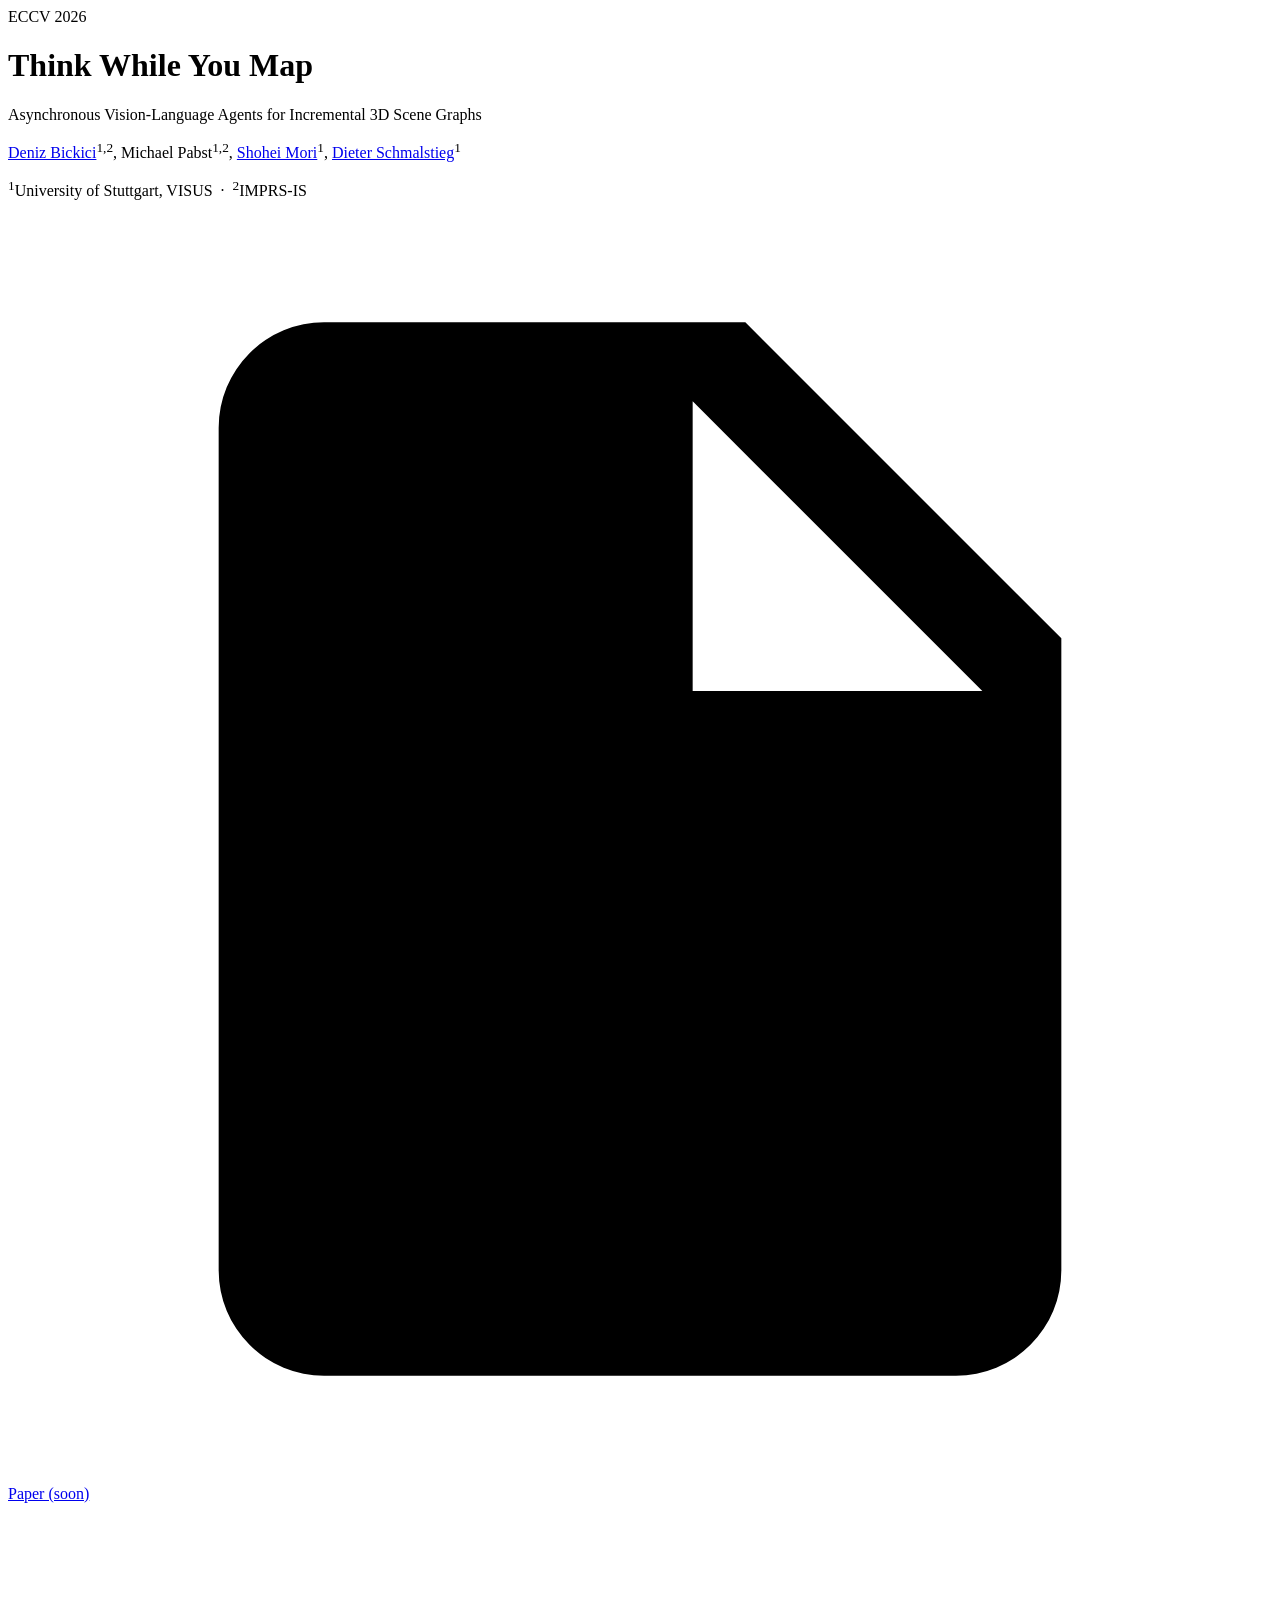
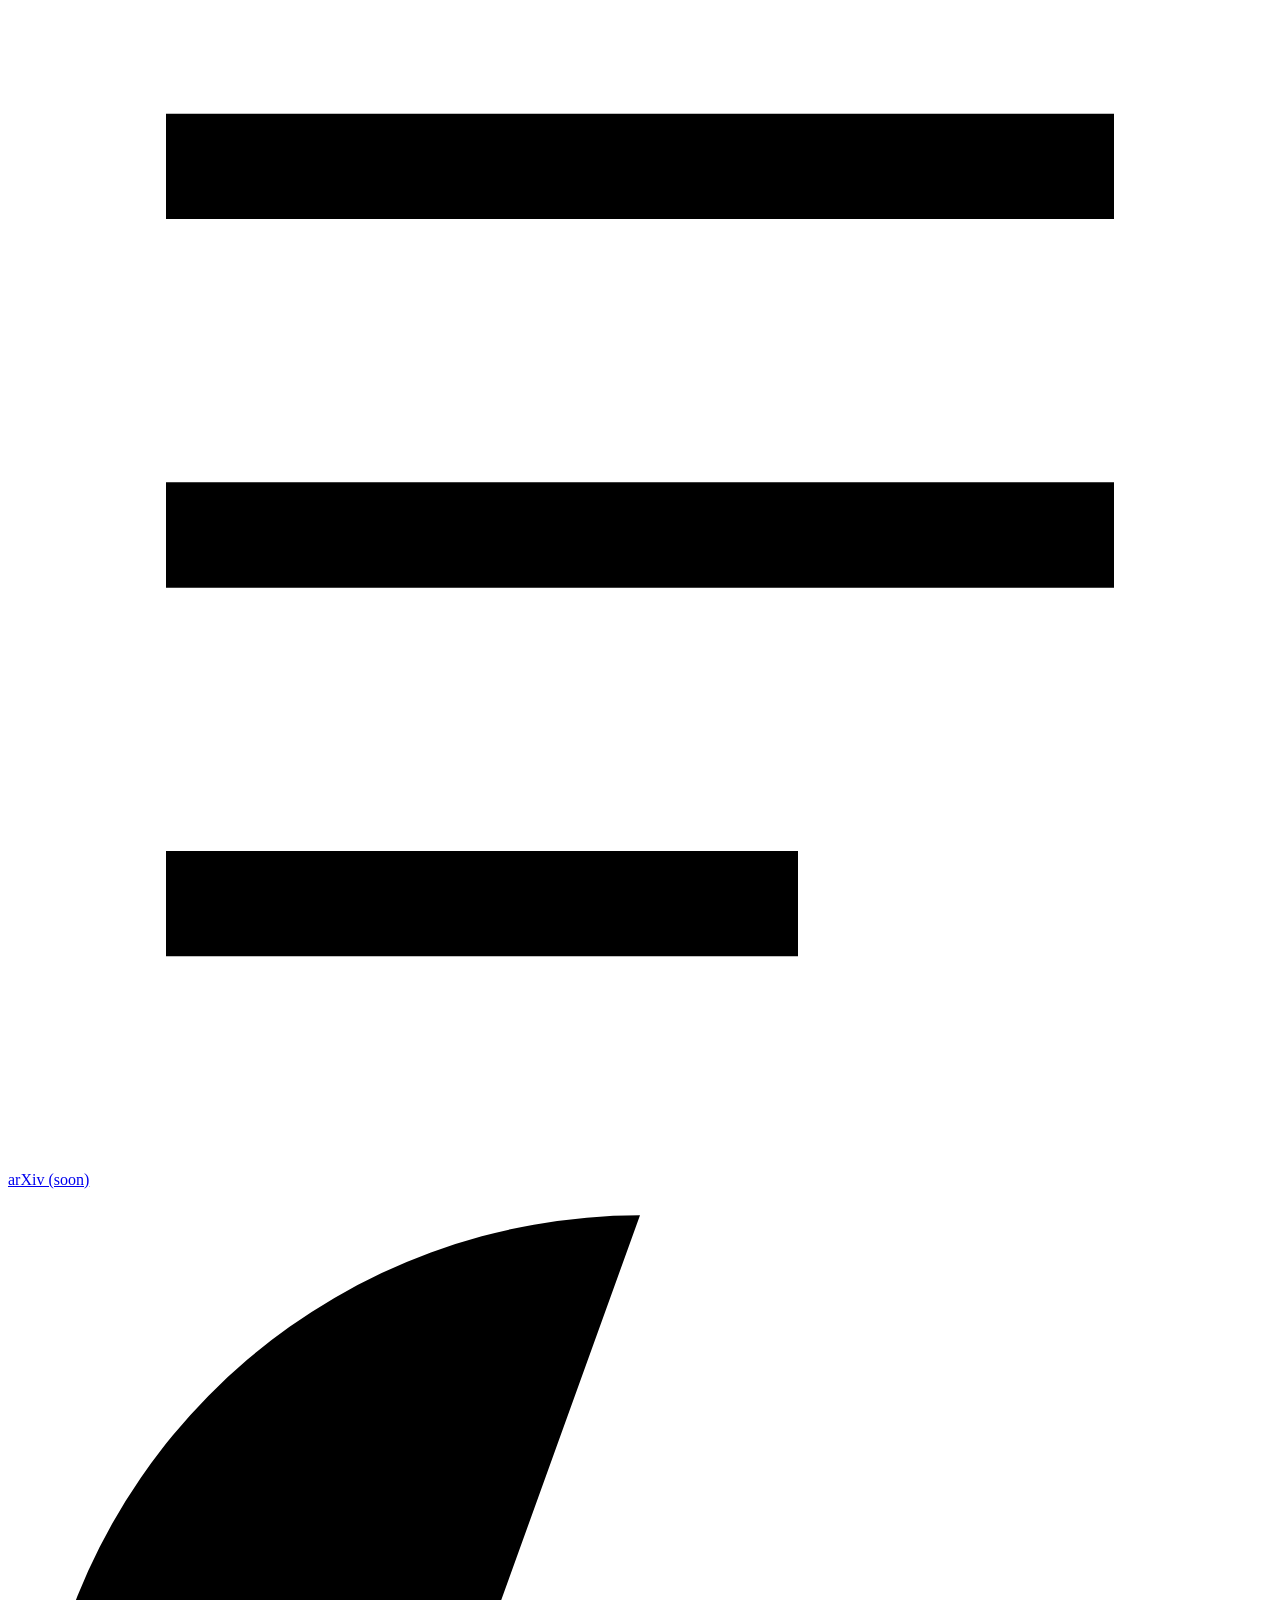
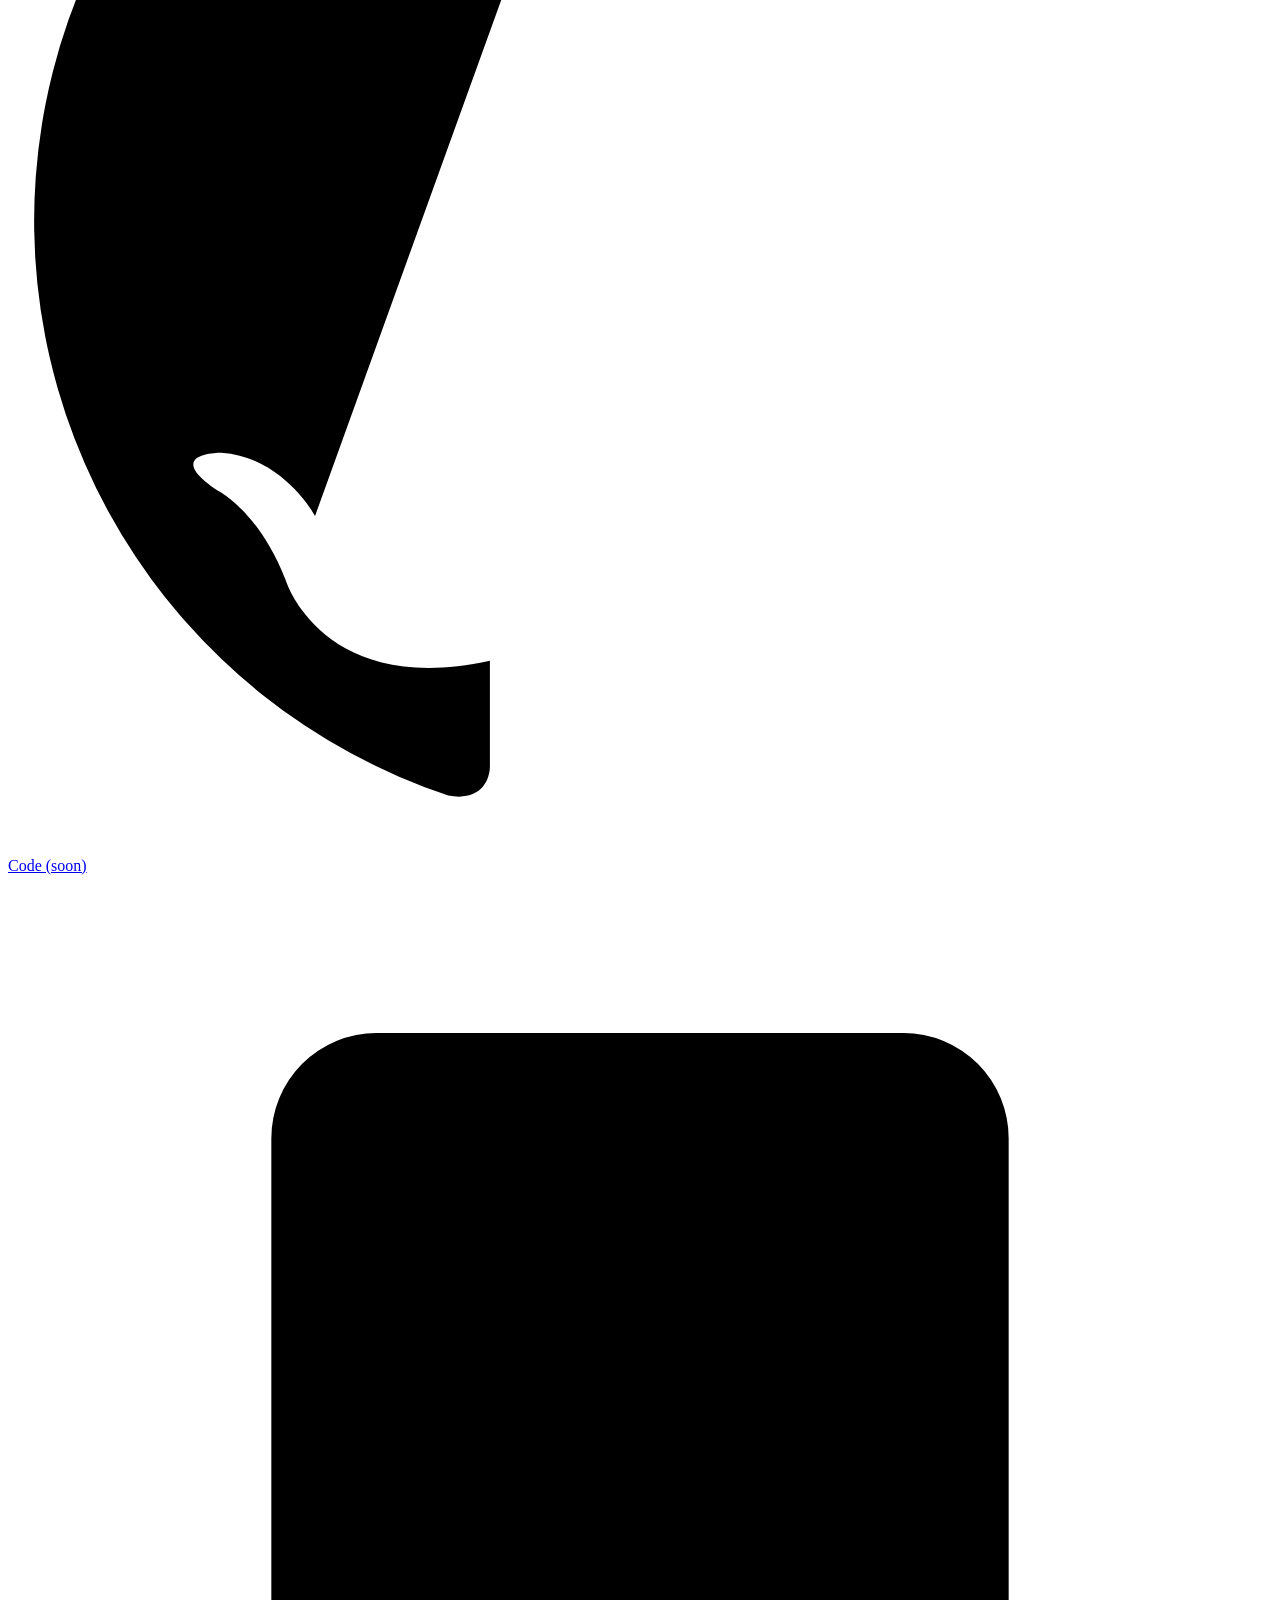
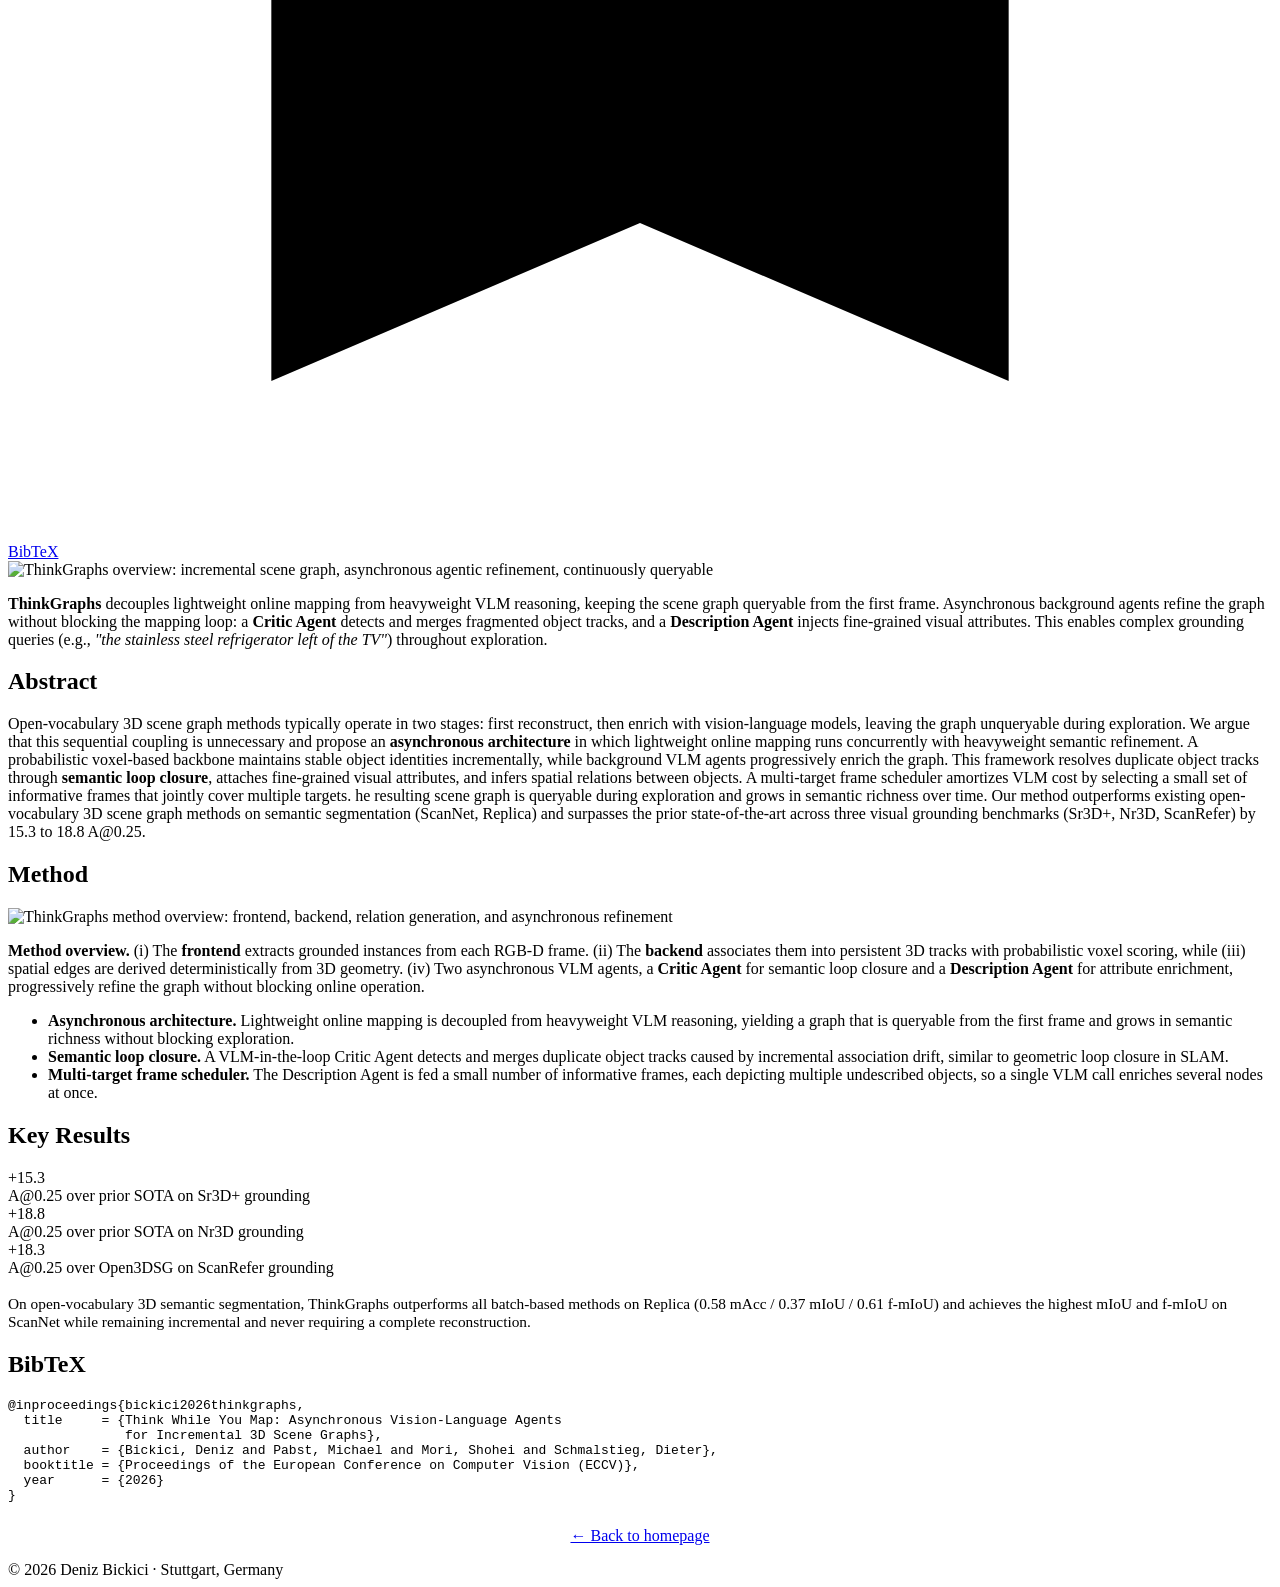
==== thinkgraphs/index.html @ ee12d99a "Update project author links and BibTeX" ====
<!DOCTYPE html>
<html lang="en">
<head>
  <meta charset="utf-8" />
  <meta name="viewport" content="width=device-width, initial-scale=1" />
  <title>ThinkGraphs: Think While You Map</title>
  <meta name="description" content="Think While You Map: Asynchronous Vision-Language Agents for Incremental 3D Scene Graphs. An asynchronous architecture that keeps the 3D scene graph queryable from the first frame." />
  <meta property="og:title" content="Think While You Map: Asynchronous Vision-Language Agents for Incremental 3D Scene Graphs" />
  <meta property="og:description" content="An asynchronous architecture that decouples lightweight online mapping from heavyweight VLM reasoning." />
  <meta property="og:image" content="../assets/img/teaser.png" />
  <meta property="og:type" content="website" />
  <link rel="stylesheet" href="../style.css" />
  <link rel="stylesheet" href="project.css" />
  <link rel="icon" href="data:image/svg+xml,<svg xmlns='http://www.w3.org/2000/svg' viewBox='0 0 100 100'><text y='.9em' font-size='90'>🧊</text></svg>" />
</head>
<body>

  <main class="wrap">

    <!-- ===================== HERO ===================== -->
    <header class="proj-hero">
      <div class="venue-badge">ECCV 2026</div>
      <h1 class="title">Think While You Map</h1>
      <p class="subtitle">Asynchronous Vision-Language Agents for Incremental 3D Scene Graphs</p>

      <p class="authors-list">
        <a class="me" href="../">Deniz Bickici</a><sup>1,2</sup>,
        Michael Pabst<sup>1,2</sup>,
        <a href="https://mugichoko445.github.io/" target="_blank" rel="noopener">Shohei Mori</a><sup>1</sup>,
        <a href="https://www.vis.uni-stuttgart.de/team/Schmalstieg/" target="_blank" rel="noopener">Dieter Schmalstieg</a><sup>1</sup>
      </p>
      <p class="affil-list">
        <sup>1</sup>University of Stuttgart, VISUS &nbsp;·&nbsp;
        <sup>2</sup>IMPRS-IS
      </p>

      <div class="btn-row">
        <!-- Replace href="#" with the camera-ready PDF / arXiv / code links when available -->
        <a class="btn disabled" href="#" aria-disabled="true">
          <svg viewBox="0 0 24 24"><path d="M6 2a2 2 0 0 0-2 2v16a2 2 0 0 0 2 2h12a2 2 0 0 0 2-2V8l-6-6H6zm7 1.5L18.5 9H13V3.5z"/></svg>
          Paper (soon)
        </a>
        <a class="btn disabled" href="#" aria-disabled="true">
          <svg viewBox="0 0 24 24"><path d="M3 4h18v2H3zm0 7h18v2H3zm0 7h12v2H3z"/></svg>
          arXiv (soon)
        </a>
        <a class="btn disabled" href="#" aria-disabled="true">
          <svg viewBox="0 0 24 24"><path d="M12 .5a11.5 11.5 0 0 0-3.64 22.41c.58.11.79-.25.79-.56v-2c-3.2.7-3.88-1.54-3.88-1.54-.53-1.34-1.3-1.7-1.3-1.7-1.06-.72.08-.71.08-.71 1.17.08 1.78 1.2 1.78 1.2 1.04 1.79 2.74 1.27 [IP_ADDRESS]-.76.41-1.27.74-1.56-2.56-.29-5.26-1.28-5.26-5.7 0-1.26.45-2.29 1.19-3.1-.12-.29-.52-1.46.11-3.05 0 0 .97-.31 3.18 1.18a11 11 0 0 1 5.8 0c2.2-1.49 3.17-1.18 3.17-1.18.63 1.59.23 2.76.11 [IP_ADDRESS] 1.19 1.84 1.19 3.1 0 4.43-2.7 5.41-5.27 [IP_ADDRESS].8 1.08.8 2.18v3.23c0 .[IP_ADDRESS].56A11.5 11.5 0 0 0 12 .5z"/></svg>
          Code (soon)
        </a>
        <a class="btn" href="#bibtex">
          <svg viewBox="0 0 24 24"><path d="M7 3h10a2 2 0 0 1 2 2v16l-7-3-7 3V5a2 2 0 0 1 2-2z"/></svg>
          BibTeX
        </a>
      </div>
    </header>

    <!-- ===================== TEASER ===================== -->
    <div class="teaser">
      <img src="../assets/img/teaser.png" alt="ThinkGraphs overview: incremental scene graph, asynchronous agentic refinement, continuously queryable" />
      <p class="cap">
        <b>ThinkGraphs</b> decouples lightweight online mapping from heavyweight VLM reasoning, keeping the scene graph
        queryable from the first frame. Asynchronous background agents refine the graph without blocking the mapping loop:
        a <b>Critic Agent</b> detects and merges fragmented object tracks, and a <b>Description Agent</b> injects
        fine-grained visual attributes. This enables complex grounding queries
        (e.g., <em>"the stainless steel refrigerator left of the TV"</em>) throughout exploration.
      </p>
    </div>

    <!-- ===================== ABSTRACT ===================== -->
    <section class="section" id="abstract">
      <h2>Abstract</h2>
      <p class="abstract">
        Open-vocabulary 3D scene graph methods typically operate in two stages: first reconstruct, then enrich with
        vision-language models, leaving the graph unqueryable during exploration. We argue that this sequential coupling
        is unnecessary and propose an <strong>asynchronous architecture</strong> in which lightweight online mapping runs
        concurrently with heavyweight semantic refinement. A probabilistic voxel-based backbone maintains stable object
        identities incrementally, while background VLM agents progressively enrich the graph. This framework resolves
        duplicate object tracks through <strong>semantic loop closure</strong>, attaches fine-grained visual attributes,
        and infers spatial relations between objects. A multi-target frame scheduler amortizes VLM cost by selecting a
        small set of informative frames that jointly cover multiple targets. he resulting scene graph is queryable during 
        exploration and grows in semantic richness over time.  Our method outperforms existing open-vocabulary 3D scene 
        graph methods on semantic segmentation (ScanNet, Replica) and surpasses the prior state-of-the-art across three visual grounding benchmarks (Sr3D+, Nr3D, ScanRefer) by
        15.3 to 18.8 A@0.25.
      </p>
    </section>

    <!-- ===================== METHOD ===================== -->
    <section class="section" id="method">
      <h2>Method</h2>
      <div class="figure">
        <img src="../assets/img/method.png" alt="ThinkGraphs method overview: frontend, backend, relation generation, and asynchronous refinement" />
        <p class="cap">
          <b>Method overview.</b> (i) The <b>frontend</b> extracts grounded instances from each RGB-D frame.
          (ii) The <b>backend</b> associates them into persistent 3D tracks with probabilistic voxel scoring, while
          (iii) spatial edges are derived deterministically from 3D geometry. (iv) Two asynchronous VLM agents, a
          <b>Critic Agent</b> for semantic loop closure and a <b>Description Agent</b> for attribute enrichment,
          progressively refine the graph without blocking online operation.
        </p>
      </div>
      <ul class="feat">
        <li>
          <strong>Asynchronous architecture.</strong> Lightweight online mapping is decoupled from heavyweight VLM
          reasoning, yielding a graph that is queryable from the first frame and grows in semantic richness without
          blocking exploration.
        </li>
        <li>
          <strong>Semantic loop closure.</strong> A VLM-in-the-loop Critic Agent detects and merges duplicate object
          tracks caused by incremental association drift, similar to geometric loop closure in SLAM.
        </li>
        <li>
          <strong>Multi-target frame scheduler.</strong> The Description Agent is fed a small number of informative
          frames, each depicting multiple undescribed objects, so a single VLM call enriches several nodes at once.
        </li>
      </ul>
    </section>

    <!-- ===================== RESULTS ===================== -->
    <section class="section" id="results">
      <h2>Key Results</h2>
      <div class="stats">
        <div class="stat">
          <div class="num">+15.3</div>
          <div class="lbl">A@0.25 over prior SOTA on Sr3D+ grounding</div>
        </div>
        <div class="stat">
          <div class="num">+18.8</div>
          <div class="lbl">A@0.25 over prior SOTA on Nr3D grounding</div>
        </div>
        <div class="stat">
          <div class="num">+18.3</div>
          <div class="lbl">A@0.25 over Open3DSG on ScanRefer grounding</div>
        </div>
      </div>
      <p style="margin-top:18px;color:var(--text-soft);font-size:.96rem">
        On open-vocabulary 3D semantic segmentation, ThinkGraphs outperforms all batch-based methods on Replica
        (0.58 mAcc / 0.37 mIoU / 0.61 f-mIoU) and achieves the highest mIoU and f-mIoU on ScanNet while remaining
        incremental and never requiring a complete reconstruction.
      </p>
    </section>

    <!-- ===================== BIBTEX ===================== -->
    <section class="section bibtex" id="bibtex">
      <h2>BibTeX</h2>
      <pre>@inproceedings{bickici2026thinkgraphs,
  title     = {Think While You Map: Asynchronous Vision-Language Agents
               for Incremental 3D Scene Graphs},
  author    = {Bickici, Deniz and Pabst, Michael and Mori, Shohei and Schmalstieg, Dieter},
  booktitle = {Proceedings of the European Conference on Computer Vision (ECCV)},
  year      = {2026}
}</pre>
      <p style="text-align:center;margin-top:24px">
        <a class="back-link" href="../">← Back to homepage</a>
      </p>
    </section>

  </main>

  <footer>
    <div class="wrap">
      © <span id="year"></span> Deniz Bickici · Stuttgart, Germany
    </div>
  </footer>

  <script>document.getElementById('year').textContent = new Date().getFullYear();</script>
</body>
</html>
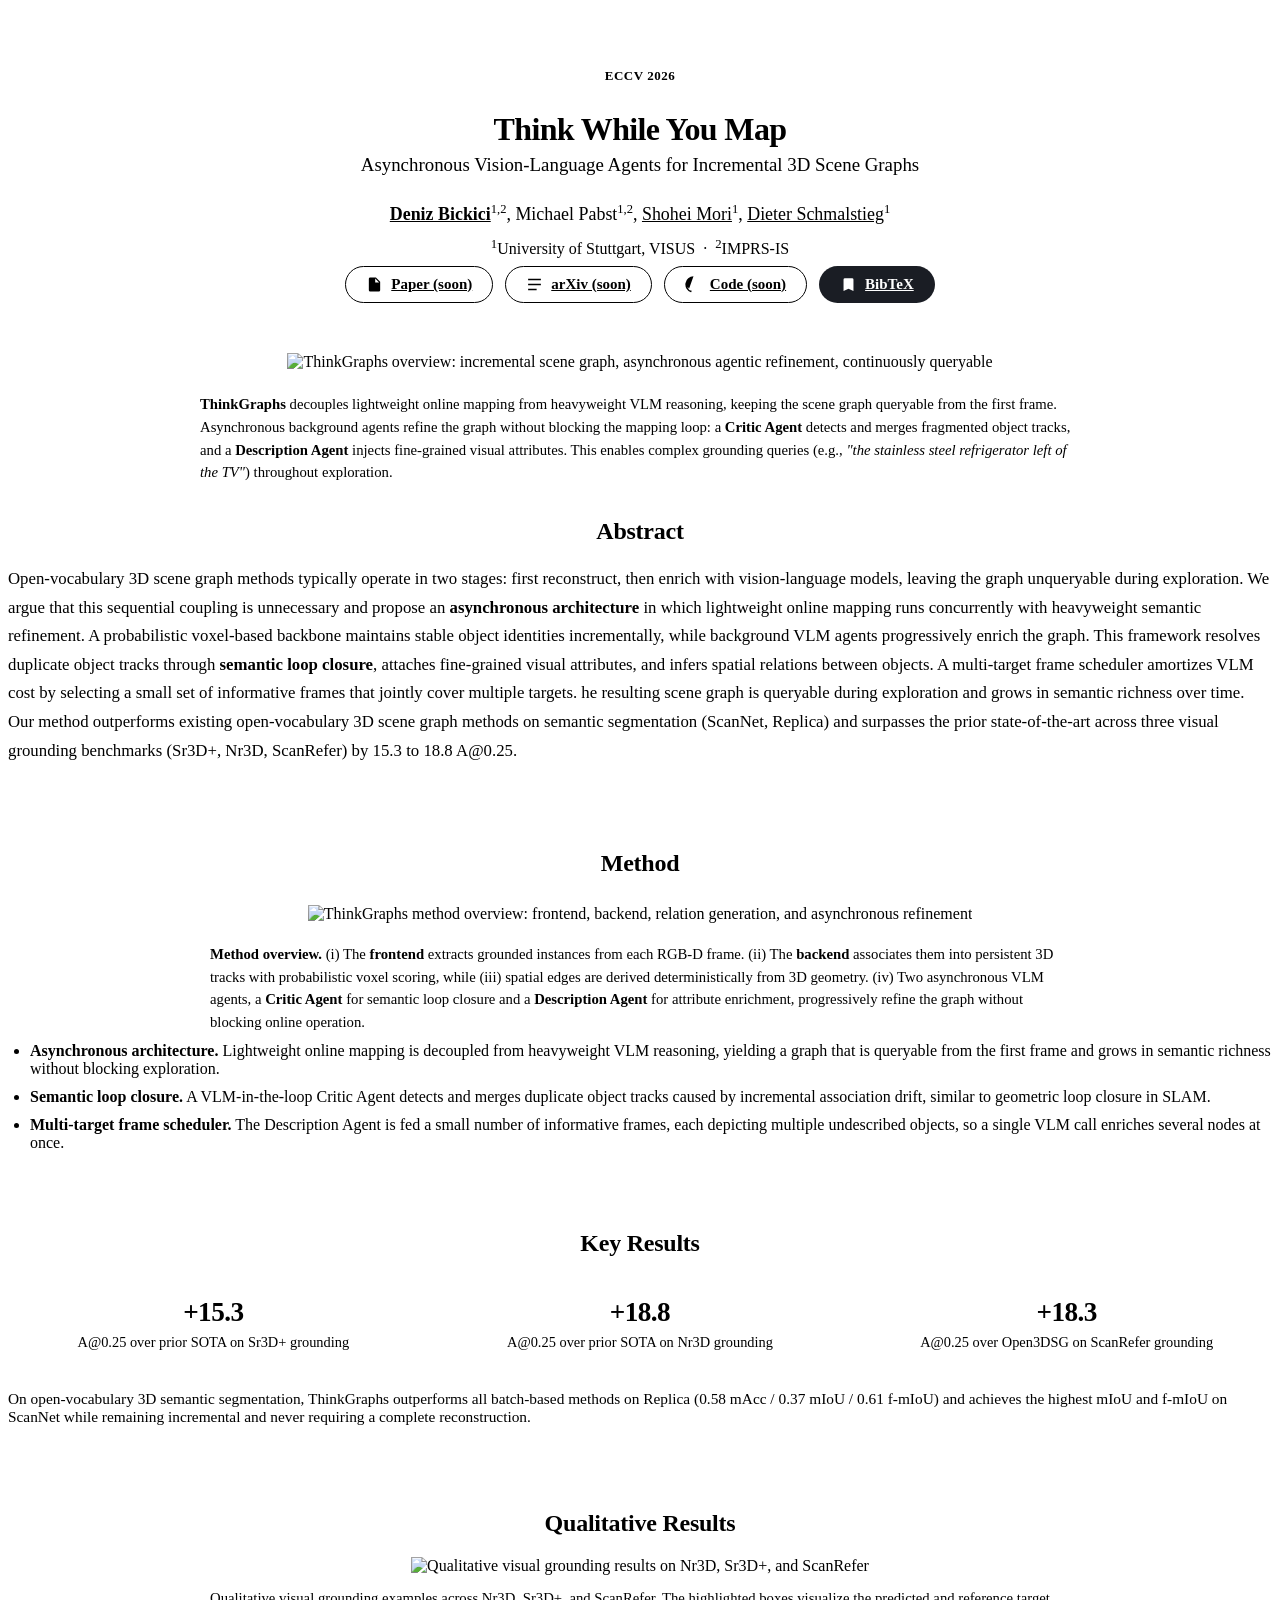
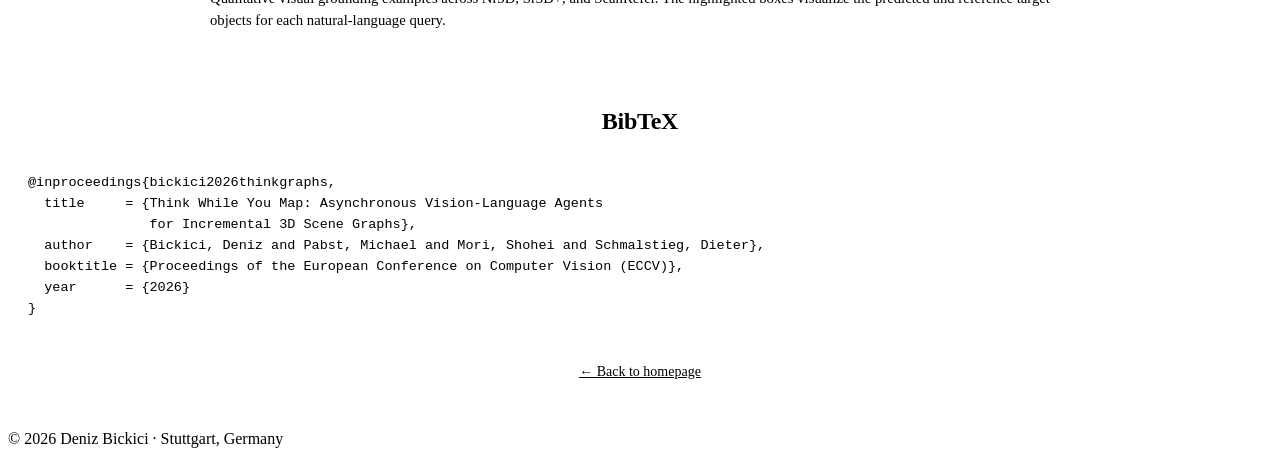
==== commit 3d1e3e98: "Prevent figure edge clipping" ====
--- a/thinkgraphs/index.html
+++ b/thinkgraphs/index.html
@@ -27,7 +27,7 @@
         <a class="me" href="../">Deniz Bickici</a><sup>1,2</sup>,
         Michael Pabst<sup>1,2</sup>,
         <a href="https://mugichoko445.github.io/" target="_blank" rel="noopener">Shohei Mori</a><sup>1</sup>,
-        <a href="https://www.vis.uni-stuttgart.de/team/Schmalstieg/" target="_blank" rel="noopener">Dieter Schmalstieg</a><sup>1</sup>
+        <a href="https://schmalstieg.github.io/" target="_blank" rel="noopener">Dieter Schmalstieg</a><sup>1</sup>
       </p>
       <p class="affil-list">
         <sup>1</sup>University of Stuttgart, VISUS &nbsp;·&nbsp;
@@ -88,7 +88,7 @@
     <!-- ===================== METHOD ===================== -->
     <section class="section" id="method">
       <h2>Method</h2>
-      <div class="figure">
+      <div class="figure method-figure">
         <img src="../assets/img/method.png" alt="ThinkGraphs method overview: frontend, backend, relation generation, and asynchronous refinement" />
         <p class="cap">
           <b>Method overview.</b> (i) The <b>frontend</b> extracts grounded instances from each RGB-D frame.
@@ -139,6 +139,18 @@
       </p>
     </section>
 
+    <!-- ===================== QUALITATIVE RESULTS ===================== -->
+    <section class="section" id="qualitative-results">
+      <h2>Qualitative Results</h2>
+      <div class="figure">
+        <img src="../assets/img/incsg_qual%20(1).jpg" alt="Qualitative visual grounding results on Nr3D, Sr3D+, and ScanRefer" loading="lazy" />
+        <p class="cap">
+          Qualitative visual grounding examples across Nr3D, Sr3D+, and ScanRefer. The highlighted boxes visualize the
+          predicted and reference target objects for each natural-language query.
+        </p>
+      </div>
+    </section>
+
     <!-- ===================== BIBTEX ===================== -->
     <section class="section bibtex" id="bibtex">
       <h2>BibTeX</h2>
--- a/thinkgraphs/project.css
+++ b/thinkgraphs/project.css
@@ -0,0 +1,184 @@
+/* ===========================================================
+   ThinkGraphs project page with a Nerfies-inspired layout
+   Builds on ../style.css variables
+   =========================================================== */
+
+.proj-hero {
+  text-align: center;
+  padding: 56px 0 28px;
+}
+.proj-hero .title {
+  font-size: 2.0rem;
+  line-height: 1.2;
+  letter-spacing: -.02em;
+  margin: 0 0 6px;
+  font-weight: 800;
+}
+.proj-hero .subtitle {
+  font-size: 1.18rem;
+  color: var(--text-soft);
+  margin: 0 0 22px;
+  font-weight: 500;
+}
+.proj-hero .venue-badge {
+  display: inline-block;
+  font-size: 13px;
+  font-weight: 700;
+  letter-spacing: .04em;
+  color: var(--accent-dk);
+  background: var(--accent-sf);
+  padding: 4px 14px;
+  border-radius: 999px;
+  margin-bottom: 22px;
+}
+
+.authors-list {
+  font-size: 1.12rem;
+  margin: 0 0 6px;
+  line-height: 1.8;
+}
+.authors-list a { color: var(--accent); font-weight: 500; }
+.authors-list .me { font-weight: 700; }
+.authors-list sup { font-size: .7em; color: var(--text-soft); }
+.affil-list {
+  color: var(--text-soft);
+  font-size: 1.0rem;
+  margin: 0 0 6px;
+}
+.affil-list sup { font-size: .8em; }
+.note-line { color: var(--text-soft); font-size: .95rem; margin: 0 0 24px; }
+
+/* action buttons */
+.btn-row {
+  display: flex;
+  flex-wrap: wrap;
+  gap: 12px;
+  justify-content: center;
+  margin-top: 8px;
+}
+.btn {
+  display: inline-flex;
+  align-items: center;
+  gap: 8px;
+  padding: 9px 20px;
+  border-radius: 999px;
+  background: #1a1d24;
+  color: #fff;
+  font-weight: 600;
+  font-size: 15px;
+  border: 1px solid transparent;
+  transition: transform .12s ease, background .15s ease;
+}
+.btn:hover { background: #000; color: #fff; text-decoration: none; transform: translateY(-1px); }
+.btn svg { width: 17px; height: 17px; fill: currentColor; }
+.btn.disabled {
+  background: var(--bg-soft);
+  color: var(--text-soft);
+  border-color: var(--border);
+  cursor: not-allowed;
+  pointer-events: none;
+}
+
+/* teaser */
+.teaser {
+  margin: 14px auto 0;
+  text-align: center;
+}
+.teaser img {
+  width: 100%;
+  max-width: 980px;
+  border-radius: var(--radius);
+  border: 1px solid var(--border);
+}
+.teaser .cap {
+  max-width: 880px;
+  margin: 14px auto 0;
+  font-size: .92rem;
+  color: var(--text-soft);
+  text-align: left;
+  line-height: 1.55;
+}
+.teaser .cap b { color: var(--text); }
+
+/* generic content section */
+.section { padding: 34px 0; border-top: 1px solid var(--border); }
+.section h2 {
+  text-align: center;
+  text-transform: none;
+  letter-spacing: -.01em;
+  font-size: 1.5rem;
+  color: var(--text);
+  margin: 0 0 20px;
+}
+.section .abstract { font-size: 1.05rem; line-height: 1.7; }
+
+.figure { text-align: center; margin: 8px 0; }
+.figure img {
+  width: 100%;
+  max-width: 940px;
+  border-radius: var(--radius);
+  border: 1px solid var(--border);
+}
+
+.teaser img,
+.method-figure img {
+  box-sizing: border-box;
+  padding: 8px;
+  background: #fff;
+  border-radius: 4px;
+}
+.figure .cap {
+  max-width: 860px;
+  margin: 12px auto 0;
+  font-size: .92rem;
+  color: var(--text-soft);
+  text-align: left;
+  line-height: 1.55;
+}
+
+/* highlight stat cards */
+.stats {
+  display: grid;
+  grid-template-columns: repeat(3, 1fr);
+  gap: 16px;
+  margin: 8px 0 4px;
+}
+.stat {
+  background: var(--bg-soft);
+  border: 1px solid var(--border);
+  border-radius: var(--radius);
+  padding: 20px 16px;
+  text-align: center;
+}
+.stat .num { font-size: 1.7rem; font-weight: 800; color: var(--accent); letter-spacing: -.02em; }
+.stat .lbl { font-size: .9rem; color: var(--text-soft); margin-top: 4px; line-height: 1.4; }
+
+ul.feat { padding-left: 22px; margin: 0; }
+ul.feat li { margin-bottom: 10px; }
+
+/* bibtex block */
+.bibtex pre {
+  background: var(--bg-soft);
+  border: 1px solid var(--border);
+  border-radius: var(--radius);
+  padding: 18px 20px;
+  overflow-x: auto;
+  font-size: 13.5px;
+  line-height: 1.55;
+  color: var(--text);
+  font-family: ui-monospace, SFMono-Regular, Menlo, Consolas, monospace;
+}
+
+.back-link {
+  display: inline-flex;
+  align-items: center;
+  gap: 6px;
+  font-size: 14px;
+  font-weight: 500;
+  color: var(--text-soft);
+}
+
+@media (max-width: 640px) {
+  .proj-hero .title { font-size: 1.55rem; }
+  .stats { grid-template-columns: 1fr; }
+}
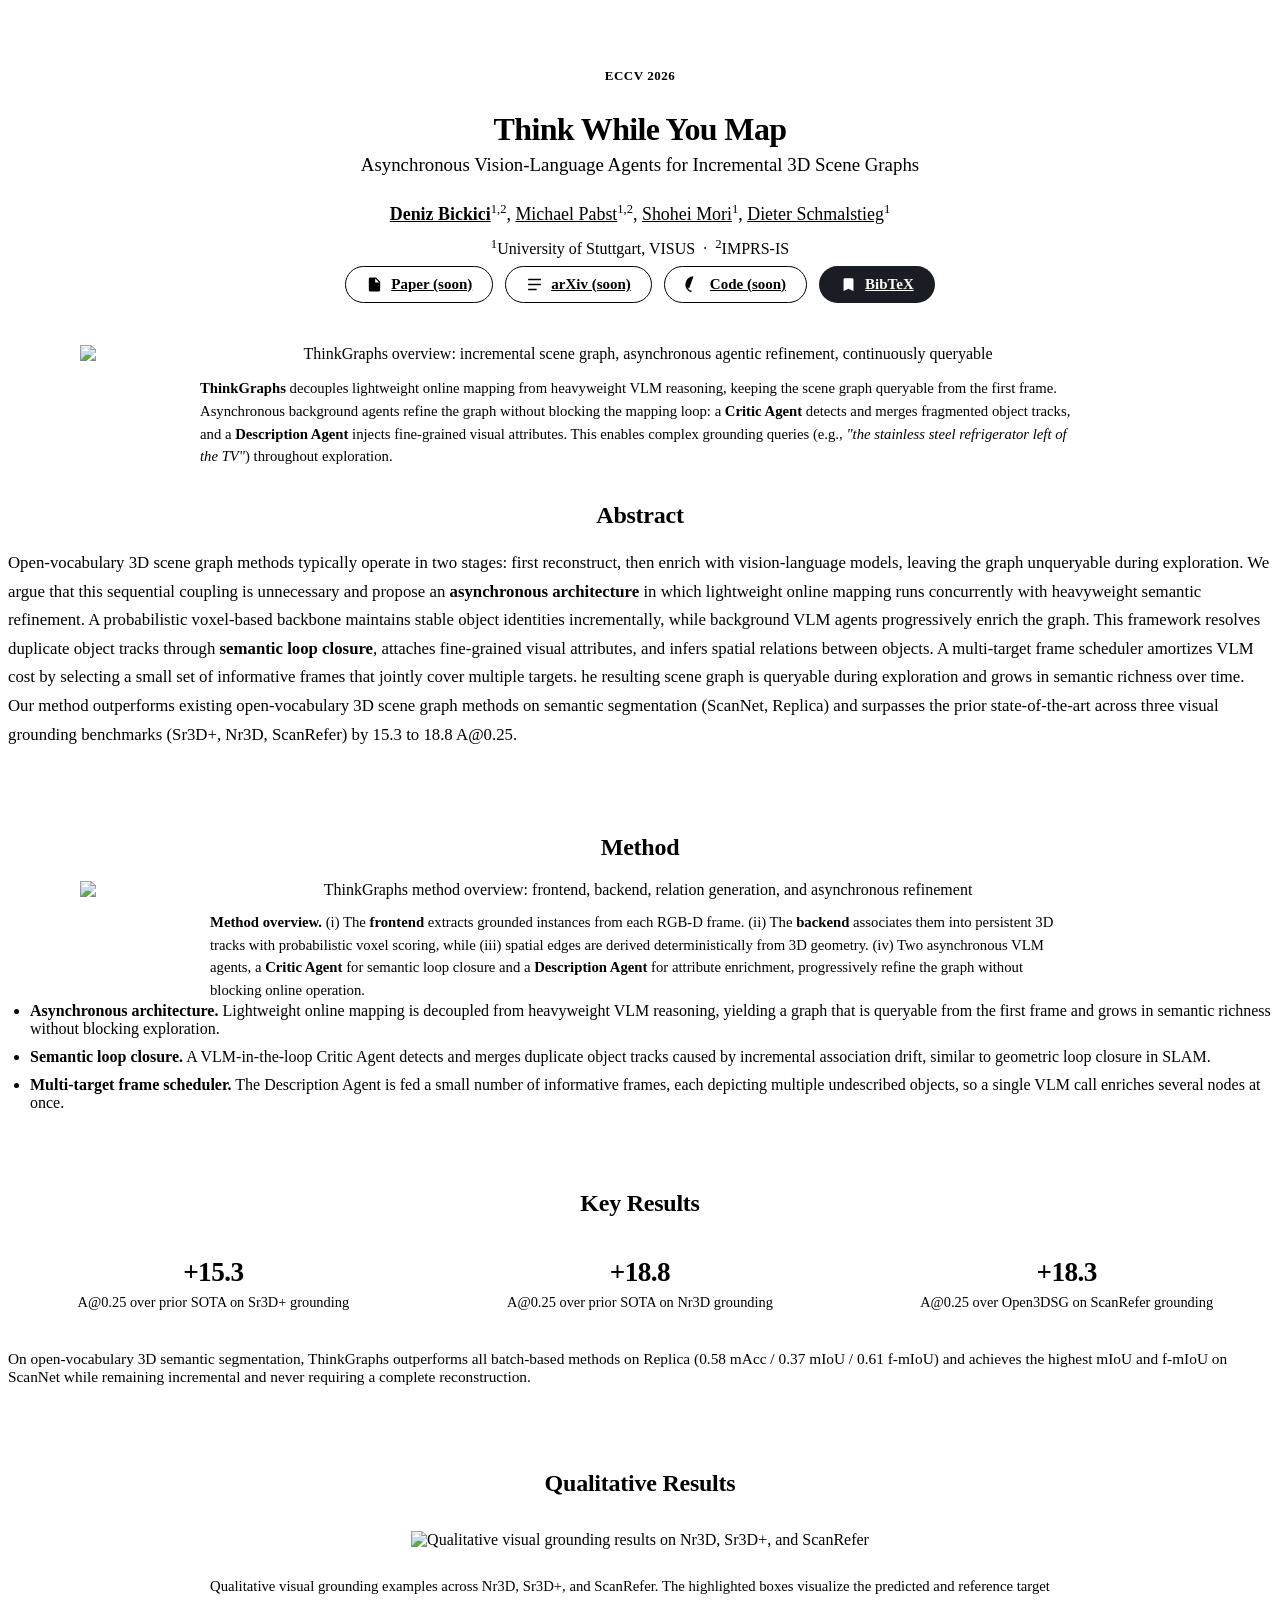
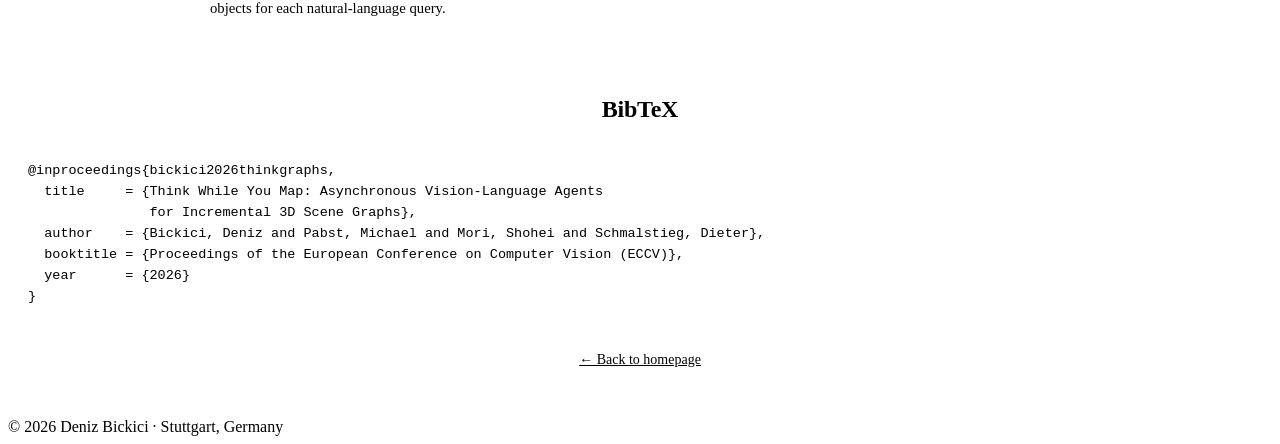
==== commit e898283c: "Improve project figure spacing" ====
--- a/thinkgraphs/index.html
+++ b/thinkgraphs/index.html
@@ -25,7 +25,7 @@
 
       <p class="authors-list">
         <a class="me" href="../">Deniz Bickici</a><sup>1,2</sup>,
-        Michael Pabst<sup>1,2</sup>,
+        <a href="https://michael-pabst.com/" target="_blank" rel="noopener">Michael Pabst</a><sup>1,2</sup>,
         <a href="https://mugichoko445.github.io/" target="_blank" rel="noopener">Shohei Mori</a><sup>1</sup>,
         <a href="https://schmalstieg.github.io/" target="_blank" rel="noopener">Dieter Schmalstieg</a><sup>1</sup>
       </p>
@@ -142,7 +142,7 @@
     <!-- ===================== QUALITATIVE RESULTS ===================== -->
     <section class="section" id="qualitative-results">
       <h2>Qualitative Results</h2>
-      <div class="figure">
+      <div class="figure qualitative-figure">
         <img src="../assets/img/incsg_qual%20(1).jpg" alt="Qualitative visual grounding results on Nr3D, Sr3D+, and ScanRefer" loading="lazy" />
         <p class="cap">
           Qualitative visual grounding examples across Nr3D, Sr3D+, and ScanRefer. The highlighted boxes visualize the
--- a/thinkgraphs/project.css
+++ b/thinkgraphs/project.css
@@ -81,12 +81,14 @@
 
 /* teaser */
 .teaser {
-  margin: 14px auto 0;
+  width: min(1120px, calc(100vw - 32px));
+  margin: 14px 0 0 50%;
+  transform: translateX(-50%);
   text-align: center;
 }
 .teaser img {
   width: 100%;
-  max-width: 980px;
+  max-width: none;
   border-radius: var(--radius);
   border: 1px solid var(--border);
 }
@@ -122,10 +124,22 @@
 
 .teaser img,
 .method-figure img {
+  display: block;
+  height: auto;
+  object-fit: contain;
+  padding: 0;
+  border-radius: 0;
+}
+.method-figure {
+  width: min(1120px, calc(100vw - 32px));
+  margin: 8px 0 0 50%;
+  transform: translateX(-50%);
+}
+.method-figure img { max-width: none; }
+.qualitative-figure img {
   box-sizing: border-box;
-  padding: 8px;
+  padding: 14px;
   background: #fff;
-  border-radius: 4px;
 }
 .figure .cap {
   max-width: 860px;
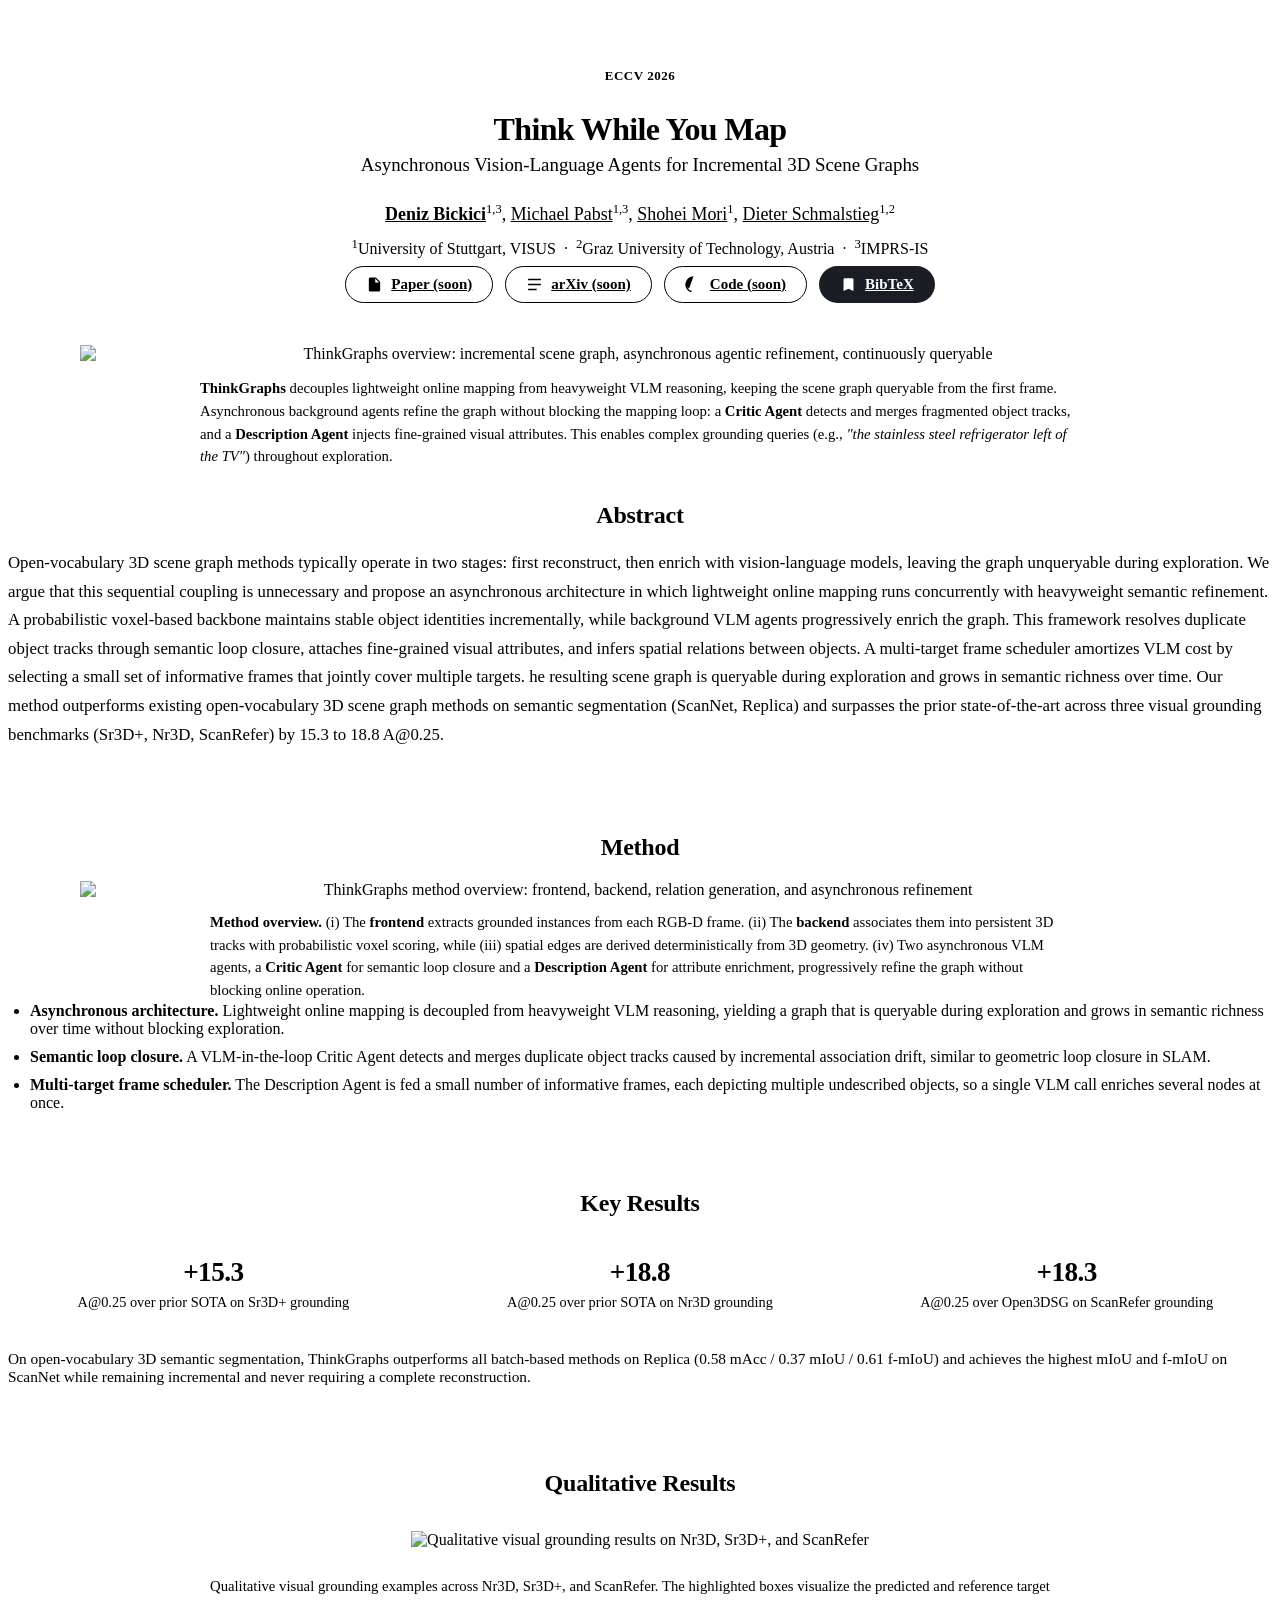
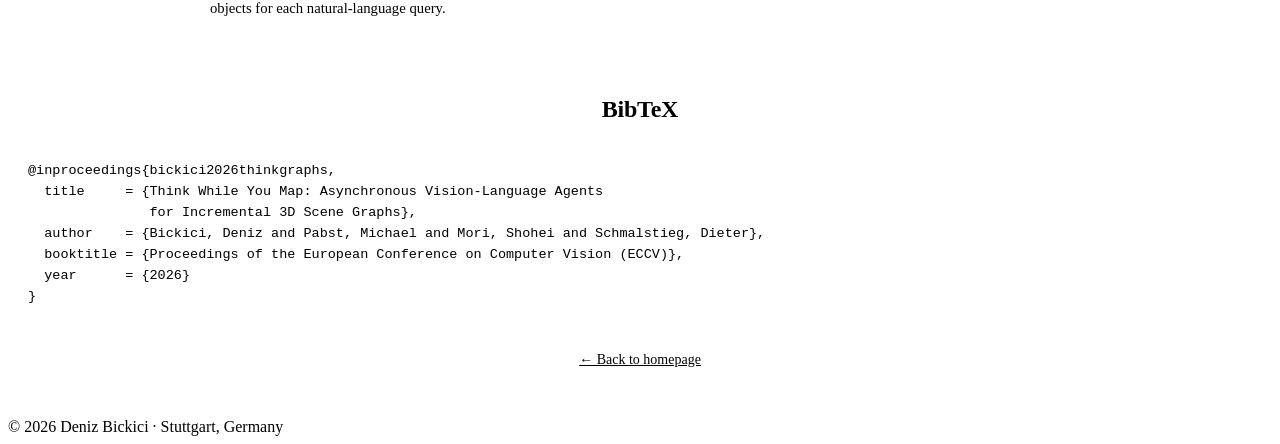
==== commit e503a6d9: "Update project page affiliations" ====
--- a/thinkgraphs/index.html
+++ b/thinkgraphs/index.html
@@ -24,14 +24,15 @@
       <p class="subtitle">Asynchronous Vision-Language Agents for Incremental 3D Scene Graphs</p>
 
       <p class="authors-list">
-        <a class="me" href="../">Deniz Bickici</a><sup>1,2</sup>,
-        <a href="https://michael-pabst.com/" target="_blank" rel="noopener">Michael Pabst</a><sup>1,2</sup>,
+        <a class="me" href="../">Deniz Bickici</a><sup>1,3</sup>,
+        <a href="https://michael-pabst.com/" target="_blank" rel="noopener">Michael Pabst</a><sup>1,3</sup>,
         <a href="https://mugichoko445.github.io/" target="_blank" rel="noopener">Shohei Mori</a><sup>1</sup>,
-        <a href="https://schmalstieg.github.io/" target="_blank" rel="noopener">Dieter Schmalstieg</a><sup>1</sup>
+        <a href="https://schmalstieg.github.io/" target="_blank" rel="noopener">Dieter Schmalstieg</a><sup>1,2</sup>
       </p>
       <p class="affil-list">
         <sup>1</sup>University of Stuttgart, VISUS &nbsp;·&nbsp;
-        <sup>2</sup>IMPRS-IS
+        <sup>2</sup>Graz University of Technology, Austria &nbsp;·&nbsp;
+        <sup>3</sup>IMPRS-IS
       </p>
 
       <div class="btn-row">
@@ -73,10 +74,10 @@
       <p class="abstract">
         Open-vocabulary 3D scene graph methods typically operate in two stages: first reconstruct, then enrich with
         vision-language models, leaving the graph unqueryable during exploration. We argue that this sequential coupling
-        is unnecessary and propose an <strong>asynchronous architecture</strong> in which lightweight online mapping runs
+        is unnecessary and propose an asynchronous architecture in which lightweight online mapping runs
         concurrently with heavyweight semantic refinement. A probabilistic voxel-based backbone maintains stable object
         identities incrementally, while background VLM agents progressively enrich the graph. This framework resolves
-        duplicate object tracks through <strong>semantic loop closure</strong>, attaches fine-grained visual attributes,
+        duplicate object tracks through semantic loop closure, attaches fine-grained visual attributes,
         and infers spatial relations between objects. A multi-target frame scheduler amortizes VLM cost by selecting a
         small set of informative frames that jointly cover multiple targets. he resulting scene graph is queryable during 
         exploration and grows in semantic richness over time.  Our method outperforms existing open-vocabulary 3D scene 
@@ -101,7 +102,7 @@
       <ul class="feat">
         <li>
           <strong>Asynchronous architecture.</strong> Lightweight online mapping is decoupled from heavyweight VLM
-          reasoning, yielding a graph that is queryable from the first frame and grows in semantic richness without
+          reasoning, yielding a graph that is queryable during exploration and grows in semantic richness over time without
           blocking exploration.
         </li>
         <li>
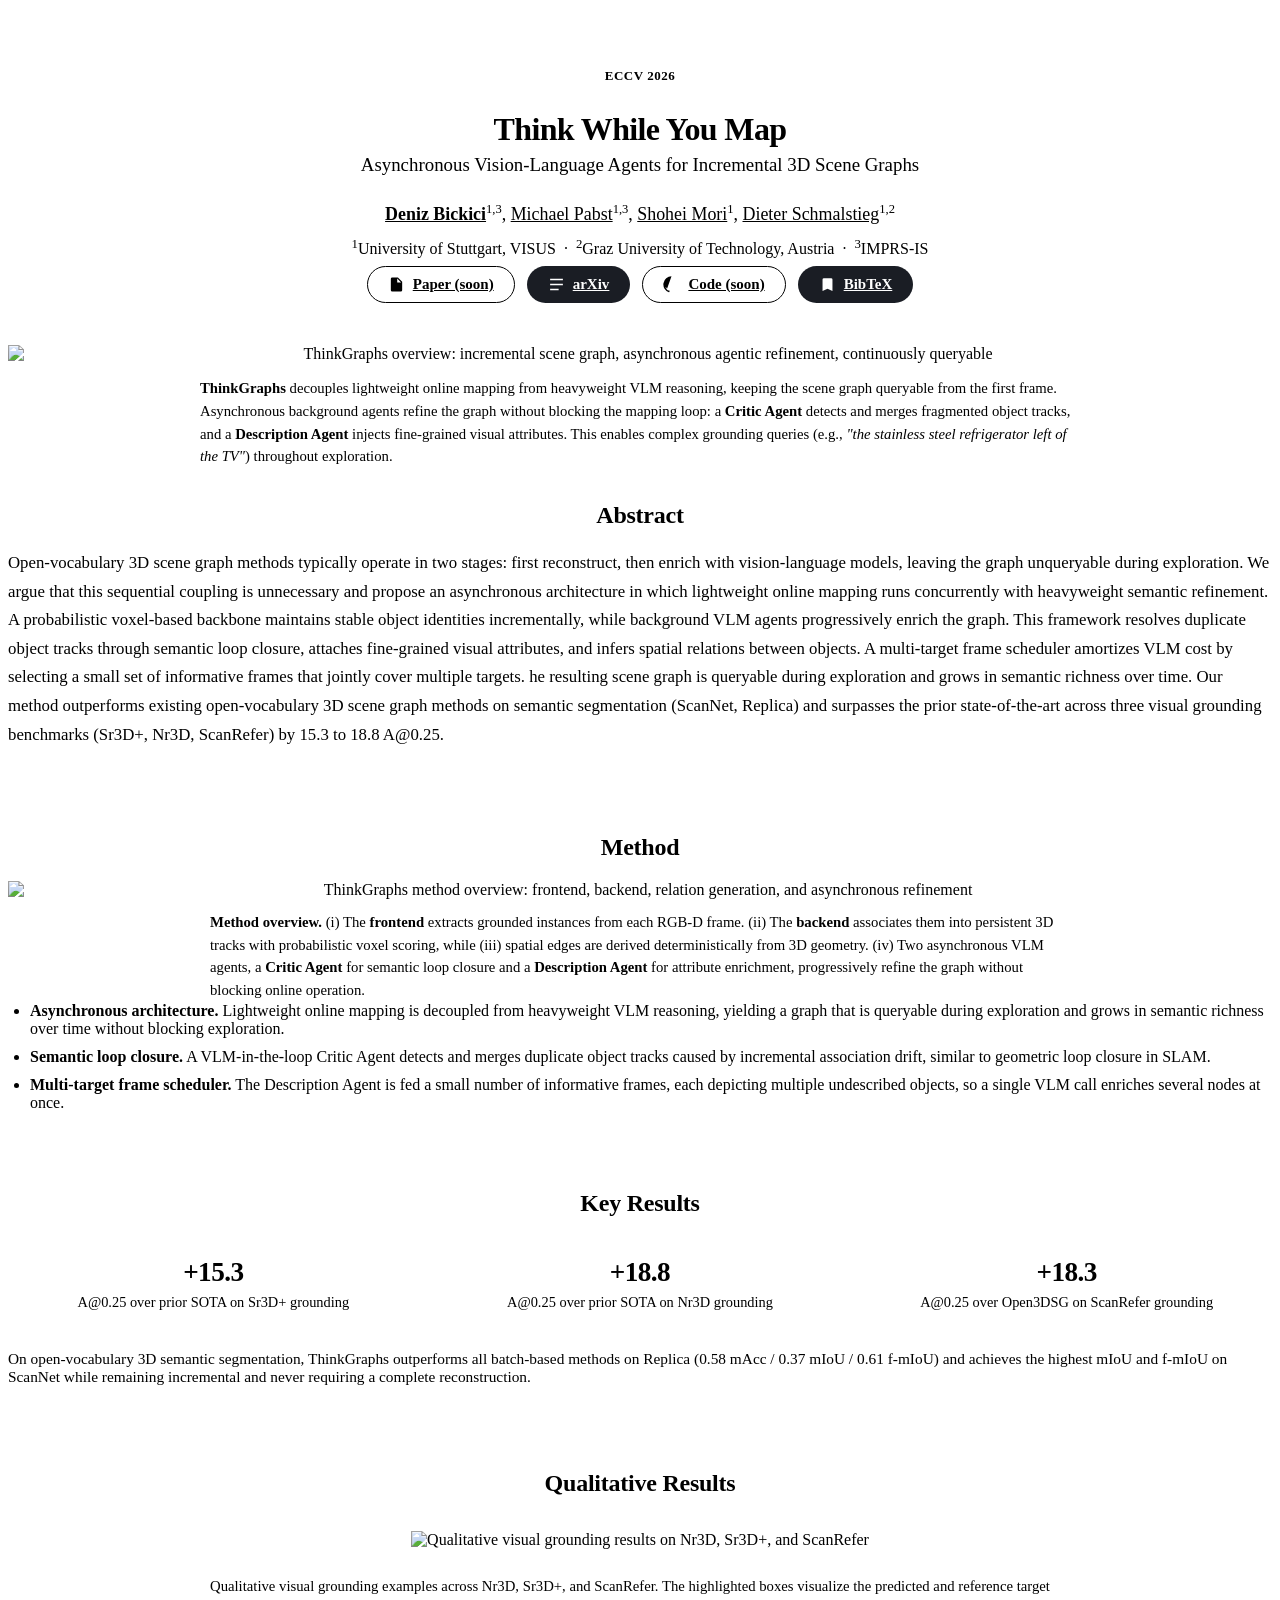
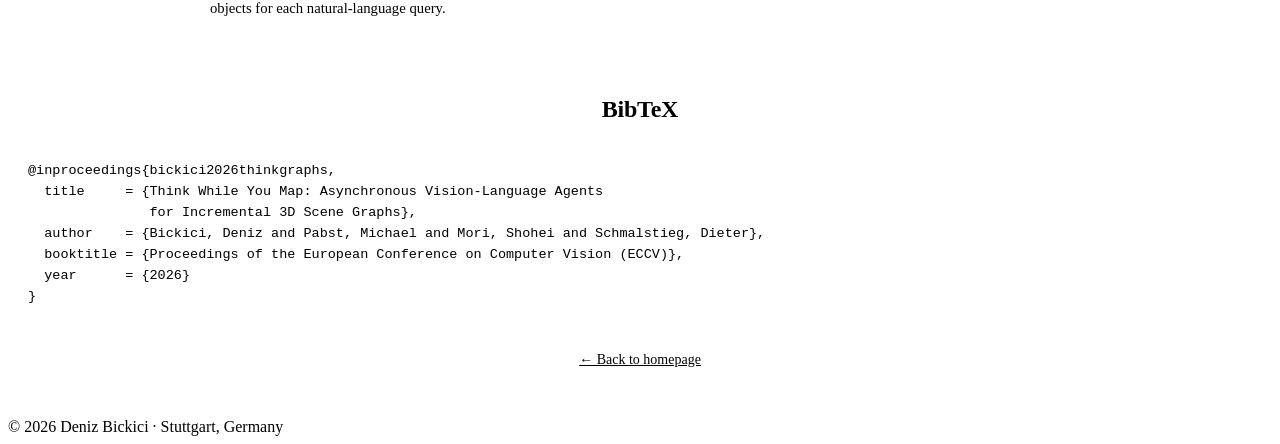
==== commit 4fbee339: "Activate arXiv project link" ====
--- a/thinkgraphs/index.html
+++ b/thinkgraphs/index.html
@@ -41,9 +41,9 @@
           <svg viewBox="0 0 24 24"><path d="M6 2a2 2 0 0 0-2 2v16a2 2 0 0 0 2 2h12a2 2 0 0 0 2-2V8l-6-6H6zm7 1.5L18.5 9H13V3.5z"/></svg>
           Paper (soon)
         </a>
-        <a class="btn disabled" href="#" aria-disabled="true">
+        <a class="btn" href="http://arxiv.org/abs/2606.31471" target="_blank" rel="noopener">
           <svg viewBox="0 0 24 24"><path d="M3 4h18v2H3zm0 7h18v2H3zm0 7h12v2H3z"/></svg>
-          arXiv (soon)
+          arXiv
         </a>
         <a class="btn disabled" href="#" aria-disabled="true">
           <svg viewBox="0 0 24 24"><path d="M12 .5a11.5 11.5 0 0 0-3.64 22.41c.58.11.79-.25.79-.56v-2c-3.2.7-3.88-1.54-3.88-1.54-.53-1.34-1.3-1.7-1.3-1.7-1.06-.72.08-.71.08-.71 1.17.08 1.78 1.2 1.78 1.2 1.04 1.79 2.74 1.27 [IP_ADDRESS]-.76.41-1.27.74-1.56-2.56-.29-5.26-1.28-5.26-5.7 0-1.26.45-2.29 1.19-3.1-.12-.29-.52-1.46.11-3.05 0 0 .97-.31 3.18 1.18a11 11 0 0 1 5.8 0c2.2-1.49 3.17-1.18 3.17-1.18.63 1.59.23 2.76.11 [IP_ADDRESS] 1.19 1.84 1.19 3.1 0 4.43-2.7 5.41-5.27 [IP_ADDRESS].8 1.08.8 2.18v3.23c0 .[IP_ADDRESS].56A11.5 11.5 0 0 0 12 .5z"/></svg>
--- a/thinkgraphs/project.css
+++ b/thinkgraphs/project.css
@@ -81,9 +81,7 @@
 
 /* teaser */
 .teaser {
-  width: min(1120px, calc(100vw - 32px));
-  margin: 14px 0 0 50%;
-  transform: translateX(-50%);
+  margin: 14px 0 0;
   text-align: center;
 }
 .teaser img {
@@ -131,9 +129,7 @@
   border-radius: 0;
 }
 .method-figure {
-  width: min(1120px, calc(100vw - 32px));
-  margin: 8px 0 0 50%;
-  transform: translateX(-50%);
+  margin: 8px 0 0;
 }
 .method-figure img { max-width: none; }
 .qualitative-figure img {
